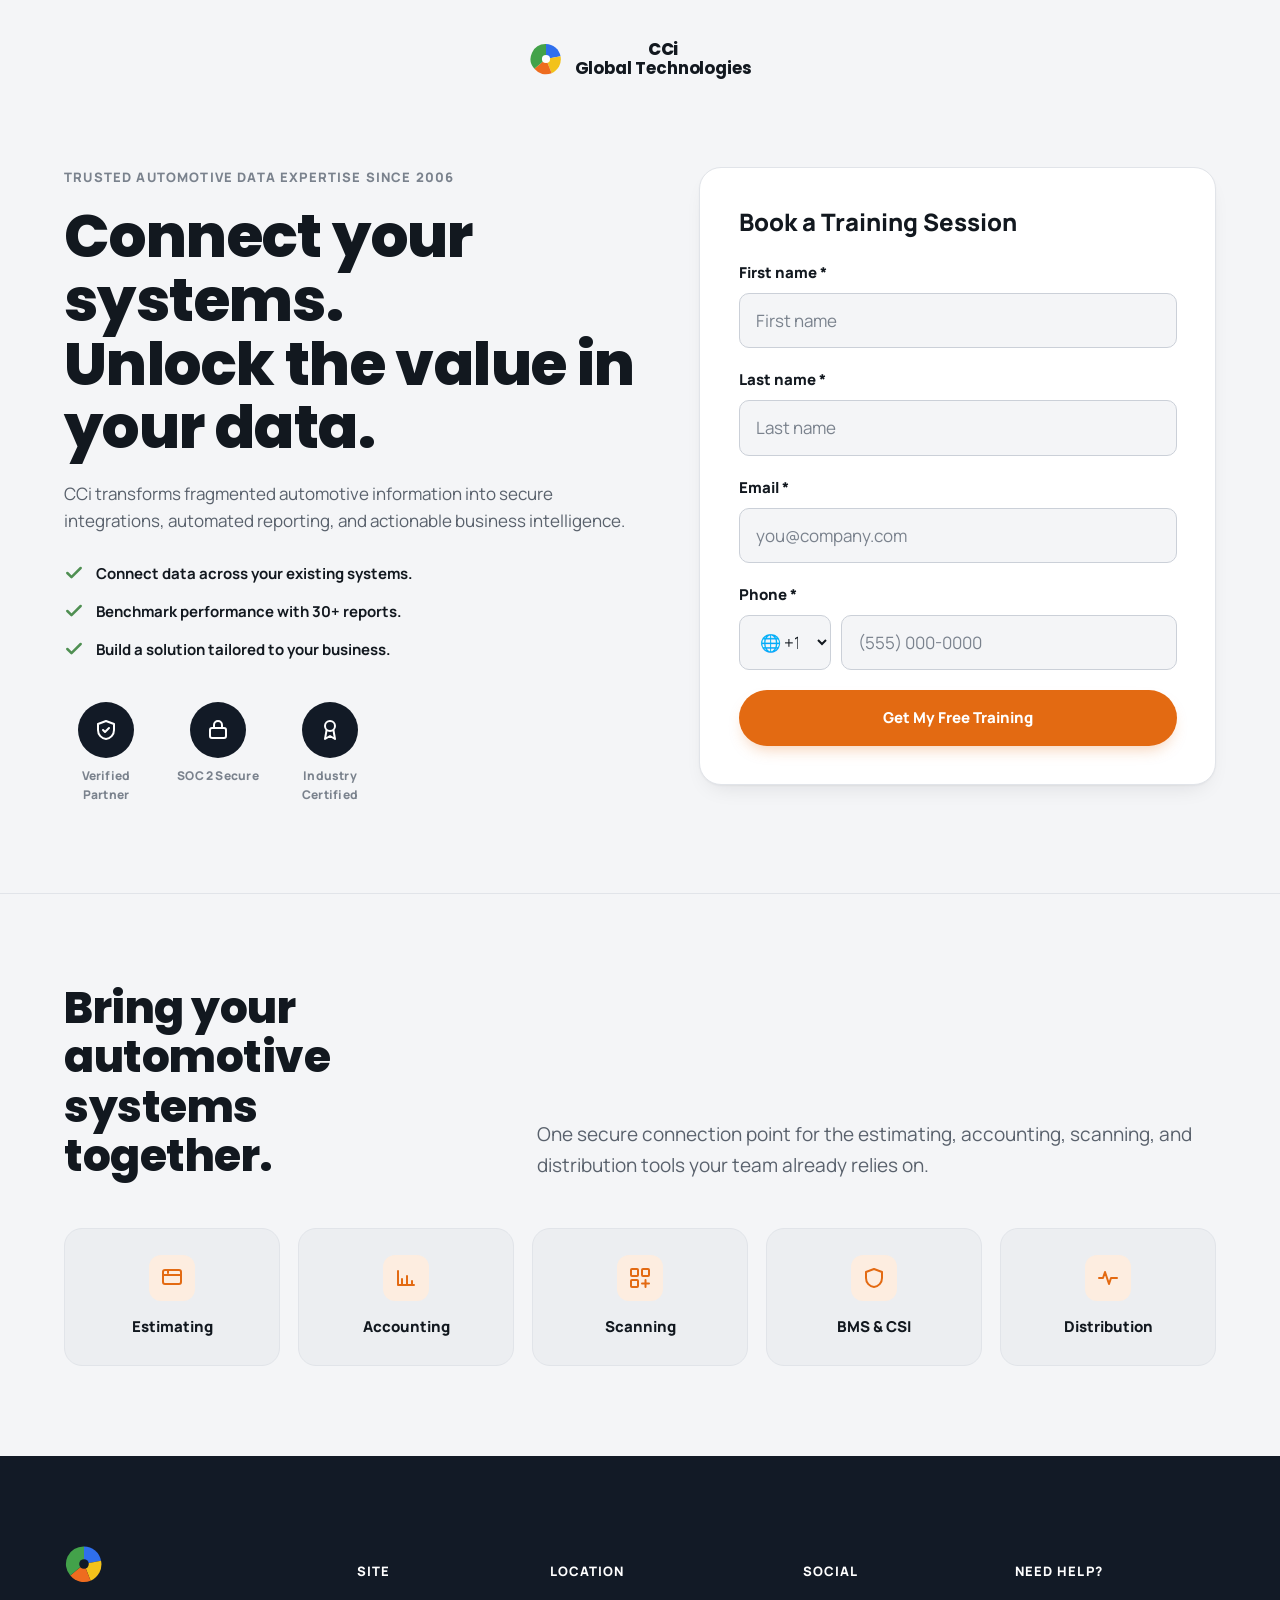
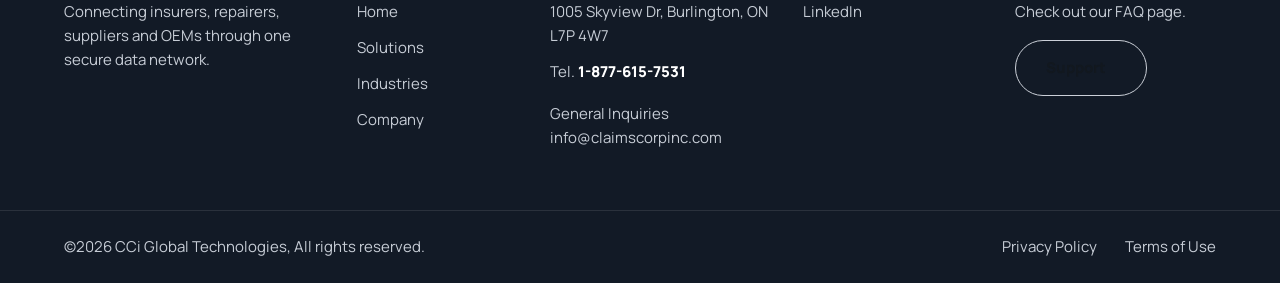
==== training.html @ fc72725b "Rebuild CCi Global Technologies site with grid-based layout Same brand (pinwheel logo, orange accent" ====
<!doctype html>
<html lang="en">
<head>
<meta charset="utf-8">
<meta name="viewport" content="width=device-width, initial-scale=1">
<title>Book a Training Session — CCi Global Technologies</title>
<meta name="description" content="Connect your systems and unlock the value in your data. Book a free CCi training session.">
<link rel="preconnect" href="https://fonts.googleapis.com">
<link rel="preconnect" href="https://fonts.gstatic.com" crossorigin>
<link href="https://fonts.googleapis.com/css2?family=Manrope:wght@400;600;800&family=Poppins:ital,wght@0,700;0,800;1,700&display=swap" rel="stylesheet">
<link rel="stylesheet" href="assets/style.css">
</head>
<body>

<header class="training-header">
  <div class="wrap">
    <a class="brand" href="index.html" aria-label="CCi Global Technologies home">
      <svg viewBox="0 0 100 100" aria-hidden="true">
        <path d="M50 50 L50 6 A44 44 0 0 1 92.6 42 Z" fill="#2F6FED"/>
        <path d="M50 50 L92.6 42 A44 44 0 0 1 66.6 91.7 Z" fill="#F2C21B"/>
        <path d="M50 50 L66.6 91.7 A44 44 0 0 1 15.7 79 Z" fill="#EE6C1F"/>
        <path d="M50 50 L15.7 79 A44 44 0 0 1 50 6 Z" fill="#43A24A"/>
        <circle cx="50" cy="50" r="12" fill="var(--surface)"/>
      </svg>
      <span class="brand-word">CCi <span>Global Technologies</span></span>
    </a>
  </div>
</header>

<main>
  <section class="training-hero">
    <div class="wrap">
      <div class="training-copy">
        <span class="eyebrow eyebrow--muted">Trusted automotive data expertise since 2006</span>
        <h1>Connect your systems.<br>Unlock the value in your data.</h1>
        <p class="body-copy">CCi transforms fragmented automotive information into secure integrations, automated reporting, and actionable business intelligence.</p>
        <ul class="check-list">
          <li>
            <svg viewBox="0 0 24 24" fill="none" stroke="currentColor" stroke-width="3" stroke-linecap="round" stroke-linejoin="round"><path d="M20 6 9 17l-5-5"/></svg>
            Connect data across your existing systems.
          </li>
          <li>
            <svg viewBox="0 0 24 24" fill="none" stroke="currentColor" stroke-width="3" stroke-linecap="round" stroke-linejoin="round"><path d="M20 6 9 17l-5-5"/></svg>
            Benchmark performance with 30+ reports.
          </li>
          <li>
            <svg viewBox="0 0 24 24" fill="none" stroke="currentColor" stroke-width="3" stroke-linecap="round" stroke-linejoin="round"><path d="M20 6 9 17l-5-5"/></svg>
            Build a solution tailored to your business.
          </li>
        </ul>
        <div class="badge-row">
          <div class="badge">
            <div class="badge-mark"><svg viewBox="0 0 24 24" fill="none" stroke="currentColor" stroke-width="2" stroke-linecap="round" stroke-linejoin="round"><path d="M12 3 4 6v6c0 5 3.5 8.5 8 9 4.5-.5 8-4 8-9V6Z"/><path d="m9 12 2 2 4-4"/></svg></div>
            <span>Verified Partner</span>
          </div>
          <div class="badge">
            <div class="badge-mark"><svg viewBox="0 0 24 24" fill="none" stroke="currentColor" stroke-width="2" stroke-linecap="round" stroke-linejoin="round"><rect x="4" y="10" width="16" height="10" rx="2"/><path d="M8 10V7a4 4 0 0 1 8 0v3"/></svg></div>
            <span>SOC 2 Secure</span>
          </div>
          <div class="badge">
            <div class="badge-mark"><svg viewBox="0 0 24 24" fill="none" stroke="currentColor" stroke-width="2" stroke-linecap="round" stroke-linejoin="round"><circle cx="12" cy="8" r="5"/><path d="M8.5 12.5 7 21l5-3 5 3-1.5-8.5"/></svg></div>
            <span>Industry Certified</span>
          </div>
        </div>
      </div>

      <form class="form-card" aria-labelledby="form-title">
        <h3 id="form-title">Book a Training Session</h3>
        <div class="field">
          <label for="fname">First name *</label>
          <input id="fname" name="first-name" type="text" placeholder="First name" required>
        </div>
        <div class="field">
          <label for="lname">Last name *</label>
          <input id="lname" name="last-name" type="text" placeholder="Last name" required>
        </div>
        <div class="field">
          <label for="email">Email *</label>
          <input id="email" name="email" type="email" placeholder="you@company.com" required>
        </div>
        <div class="field">
          <label for="phone">Phone *</label>
          <div class="field-phone">
            <select aria-label="Country code">
              <option>🌐 +1</option>
              <option>🌐 +44</option>
              <option>🌐 +61</option>
            </select>
            <input id="phone" name="phone" type="tel" placeholder="(555) 000-0000" required>
          </div>
        </div>
        <button class="btn btn-primary btn-block" type="submit">Get My Free Training</button>
      </form>
    </div>
  </section>

  <section class="systems-band">
    <div class="wrap">
      <div class="systems-band-head">
        <h2>Bring your automotive systems together.</h2>
        <p class="lead" style="max-width:56ch;">One secure connection point for the estimating, accounting, scanning, and distribution tools your team already relies on.</p>
      </div>
      <div class="pill-grid">
        <div class="pill-card">
          <div class="card-icon"><svg viewBox="0 0 24 24" fill="none" stroke="currentColor" stroke-width="2" stroke-linecap="round" stroke-linejoin="round"><rect x="3" y="4" width="18" height="14" rx="2"/><path d="M3 9h18M8 4v3"/></svg></div>
          <span>Estimating</span>
        </div>
        <div class="pill-card">
          <div class="card-icon"><svg viewBox="0 0 24 24" fill="none" stroke="currentColor" stroke-width="2" stroke-linecap="round" stroke-linejoin="round"><path d="M4 19V5M4 19h16M8 19v-6M13 19v-9M18 19v-4"/></svg></div>
          <span>Accounting</span>
        </div>
        <div class="pill-card">
          <div class="card-icon"><svg viewBox="0 0 24 24" fill="none" stroke="currentColor" stroke-width="2" stroke-linecap="round" stroke-linejoin="round"><rect x="3" y="3" width="7" height="7" rx="1"/><rect x="14" y="3" width="7" height="7" rx="1"/><rect x="3" y="14" width="7" height="7" rx="1"/><path d="M17.5 14v7M14 17.5h7"/></svg></div>
          <span>Scanning</span>
        </div>
        <div class="pill-card">
          <div class="card-icon"><svg viewBox="0 0 24 24" fill="none" stroke="currentColor" stroke-width="2" stroke-linecap="round" stroke-linejoin="round"><path d="M12 3 4 6v6c0 5 3.5 8.5 8 9 4.5-.5 8-4 8-9V6Z"/></svg></div>
          <span>BMS &amp; CSI</span>
        </div>
        <div class="pill-card">
          <div class="card-icon"><svg viewBox="0 0 24 24" fill="none" stroke="currentColor" stroke-width="2" stroke-linecap="round" stroke-linejoin="round"><path d="M3 12h4l2-6 4 12 2-6h6"/></svg></div>
          <span>Distribution</span>
        </div>
      </div>
    </div>
  </section>
</main>

<footer class="site-footer" id="support">
  <div class="wrap footer-top">
    <div class="footer-brand">
      <svg viewBox="0 0 100 100" width="40" height="40" aria-hidden="true">
        <path d="M50 50 L50 6 A44 44 0 0 1 92.6 42 Z" fill="#2F6FED"/>
        <path d="M50 50 L92.6 42 A44 44 0 0 1 66.6 91.7 Z" fill="#F2C21B"/>
        <path d="M50 50 L66.6 91.7 A44 44 0 0 1 15.7 79 Z" fill="#EE6C1F"/>
        <path d="M50 50 L15.7 79 A44 44 0 0 1 50 6 Z" fill="#43A24A"/>
        <circle cx="50" cy="50" r="12" fill="var(--navy)"/>
      </svg>
      <p>Connecting insurers, repairers, suppliers and OEMs through one secure data network.</p>
    </div>
    <nav class="footer-col" aria-label="Site">
      <h4>Site</h4>
      <ul>
        <li><a href="index.html">Home</a></li>
        <li><a href="index.html#solutions">Solutions</a></li>
        <li><a href="index.html#industries">Industries</a></li>
        <li><a href="index.html#company">Company</a></li>
      </ul>
    </nav>
    <div class="footer-col">
      <h4>Location</h4>
      <ul>
        <li>1005 Skyview Dr, Burlington, ON L7P 4W7</li>
        <li>Tel. <a class="tel" href="tel:18776157531">1-877-615-7531</a></li>
        <li style="margin-top:18px;">General Inquiries<br><a href="mailto:info@claimscorpinc.com">info@claimscorpinc.com</a></li>
      </ul>
    </div>
    <div class="footer-col">
      <h4>Social</h4>
      <ul>
        <li><a href="#">LinkedIn</a></li>
      </ul>
    </div>
    <div class="footer-col footer-help">
      <h4>Need Help?</h4>
      <p>Check out our FAQ page.</p>
      <a class="btn btn-ghost" href="#support">Support
        <svg viewBox="0 0 24 24" fill="none" stroke="currentColor" stroke-width="2.4" stroke-linecap="round"><path d="M5 12h14M13 6l6 6-6 6"/></svg>
      </a>
    </div>
  </div>
  <div class="wrap footer-bottom">
    <p>©2026 CCi Global Technologies, All rights reserved.</p>
    <div class="footer-legal">
      <a href="#">Privacy Policy</a>
      <a href="#">Terms of Use</a>
    </div>
  </div>
</footer>

</body>
</html>
---- assets/style.css ----
/* ==========================================================================
   CCi Global Technologies — site stylesheet
   Design tokens live on :root; components read tokens, never raw values.
   ========================================================================== */

:root{
  /* — neutrals: cool steel, tinted toward the navy/orange brand rather than
     pure gray — */
  --paper:      #F4F5F7;
  --surface:    #FFFFFF;
  --surface-2:  #ECEEF1;
  --line:       #E1E4E9;
  --line-strong:#CBD0D8;
  --ink:        #12181F;
  --muted:      #59616C;
  --muted-2:    #7A828D;

  /* — brand — */
  --accent:       #E36A12;
  --accent-deep:  #B85210;
  --accent-tint:  #FDEDE0;
  --navy:         #121A26;
  --navy-2:       #1B2532;
  --navy-line:    rgba(255,255,255,0.10);
  --navy-text:    #C7CDD6;
  --check:        #4F8F52;
  --check-tint:   #E9F2E8;

  /* — elevation — */
  --shadow-card: 0 1px 2px rgba(18,24,31,0.04), 0 10px 24px -12px rgba(18,24,31,0.14);
  --shadow-pop:  0 8px 16px -6px rgba(227,106,18,0.35);

  /* — type scale — */
  --fs-eyebrow: 0.8125rem;
  --fs-small:   0.9375rem;
  --fs-body:    1.0625rem;
  --fs-lead:    1.1875rem;
  --fs-h3:      1.375rem;
  --fs-h2:      clamp(2rem, 1.5rem + 2vw, 2.75rem);
  --fs-h1:      clamp(2.5rem, 1.7rem + 3vw, 3.75rem);
  --fs-stat:    clamp(2.5rem, 2rem + 2vw, 3.25rem);

  --font-display: "Poppins", "Segoe UI", system-ui, sans-serif;
  --font-body:    "Manrope", "Segoe UI", system-ui, sans-serif;

  --container: 1280px;
  --gutter: clamp(24px, 5vw, 64px);
  --radius-card: 18px;
  --radius-pill: 999px;
}

@media (prefers-color-scheme: dark){
  :root{
    --paper:      #0E1319;
    --surface:    #161D26;
    --surface-2:  #1C2430;
    --line:       rgba(255,255,255,0.09);
    --line-strong:rgba(255,255,255,0.16);
    --ink:        #EDEFF2;
    --muted:      #A6ADB6;
    --muted-2:    #88909A;
    --accent:     #F0812E;
    --accent-deep:#F9A968;
    --accent-tint:#2A1D12;
    --navy:       #090D12;
    --navy-2:     #10161F;
    --navy-line:  rgba(255,255,255,0.09);
    --navy-text:  #AEB6C0;
    --check:      #7CBF78;
    --check-tint: #16241A;
    --shadow-card: 0 1px 2px rgba(0,0,0,0.3), 0 10px 24px -12px rgba(0,0,0,0.5);
  }
}
:root[data-theme="dark"]{
  --paper:      #0E1319;
  --surface:    #161D26;
  --surface-2:  #1C2430;
  --line:       rgba(255,255,255,0.09);
  --line-strong:rgba(255,255,255,0.16);
  --ink:        #EDEFF2;
  --muted:      #A6ADB6;
  --muted-2:    #88909A;
  --accent:     #F0812E;
  --accent-deep:#F9A968;
  --accent-tint:#2A1D12;
  --navy:       #090D12;
  --navy-2:     #10161F;
  --navy-line:  rgba(255,255,255,0.09);
  --navy-text:  #AEB6C0;
  --check:      #7CBF78;
  --check-tint: #16241A;
  --shadow-card: 0 1px 2px rgba(0,0,0,0.3), 0 10px 24px -12px rgba(0,0,0,0.5);
}
:root[data-theme="light"]{
  --paper:      #F4F5F7;
  --surface:    #FFFFFF;
  --surface-2:  #ECEEF1;
  --line:       #E1E4E9;
  --line-strong:#CBD0D8;
  --ink:        #12181F;
  --muted:      #59616C;
  --muted-2:    #7A828D;
  --accent:     #E36A12;
  --accent-deep:#B85210;
  --accent-tint:#FDEDE0;
  --navy:       #121A26;
  --navy-2:     #1B2532;
  --navy-line:  rgba(255,255,255,0.10);
  --navy-text:  #C7CDD6;
  --check:      #4F8F52;
  --check-tint: #E9F2E8;
  --shadow-card: 0 1px 2px rgba(18,24,31,0.04), 0 10px 24px -12px rgba(18,24,31,0.14);
}

/* — reset — */
*,*::before,*::after{ box-sizing: border-box; }
html{ -webkit-text-size-adjust: 100%; scroll-behavior: smooth; }
body{
  margin: 0;
  background: var(--paper);
  color: var(--ink);
  font-family: var(--font-body);
  font-size: var(--fs-body);
  line-height: 1.6;
  -webkit-font-smoothing: antialiased;
}
img,svg{ display:block; max-width: 100%; }
a{ color: inherit; text-decoration: none; }
ul{ margin:0; padding:0; list-style:none; }
button{ font: inherit; }
h1,h2,h3,p{ margin: 0; }
:focus-visible{ outline: 2px solid var(--accent); outline-offset: 3px; border-radius: 4px; }
@media (prefers-reduced-motion: reduce){
  html{ scroll-behavior:auto; }
  *{ animation-duration:0.01ms !important; transition-duration:0.01ms !important; }
}

.wrap{
  max-width: var(--container);
  margin-inline: auto;
  padding-inline: var(--gutter);
}

.eyebrow{
  font-family: var(--font-body);
  font-size: var(--fs-eyebrow);
  font-weight: 800;
  letter-spacing: 0.09em;
  text-transform: uppercase;
  color: var(--accent);
}
.eyebrow--muted{ color: var(--muted-2); }

h1{ font-family: var(--font-display); font-weight: 800; font-size: var(--fs-h1); line-height: 1.06; letter-spacing: -0.01em; text-wrap: balance; }
h1 em, h2 em{ font-style: italic; font-weight: 800; color: var(--accent); }
h2{ font-family: var(--font-display); font-weight: 800; font-size: var(--fs-h2); line-height: 1.12; letter-spacing: -0.01em; text-wrap: balance; }
h3{ font-family: var(--font-body); font-weight: 800; font-size: var(--fs-h3); line-height: 1.3; }

.lead{ font-size: var(--fs-lead); color: var(--muted); max-width: 42ch; }
.body-copy{ color: var(--muted); max-width: 60ch; }

/* — buttons — */
.btn{
  display: inline-flex; align-items: center; justify-content: center; gap: 10px;
  padding: 15px 30px;
  border-radius: var(--radius-pill);
  font-family: var(--font-body); font-weight: 800; font-size: 0.9375rem;
  white-space: nowrap;
  transition: transform .15s ease, box-shadow .15s ease, background-color .15s ease, color .15s ease;
  border: 1.5px solid transparent;
  cursor: pointer;
}
.btn:hover{ transform: translateY(-1px); }
.btn-primary{ background: var(--accent); color: #fff; box-shadow: var(--shadow-pop); }
.btn-primary:hover{ background: var(--accent-deep); }
.btn-outline{ border-color: var(--accent); color: var(--accent); background: transparent; }
.btn-outline:hover{ background: var(--accent-tint); }
.btn-ghost{ border-color: var(--line-strong); color: var(--ink); background: transparent; }
.btn-ghost:hover{ border-color: var(--muted-2); }
.btn-block{ width: 100%; }

.text-link{
  display: inline-flex; align-items: center; gap: 8px;
  font-weight: 800; color: var(--accent); font-size: var(--fs-small);
  transition: gap .15s ease;
}
.text-link:hover{ gap: 12px; }
.text-link svg{ width: 16px; height: 16px; flex: none; }

/* ===== header ===== */
.site-header{
  position: sticky; top: 0; z-index: 40;
  background: color-mix(in srgb, var(--surface) 92%, transparent);
  backdrop-filter: blur(10px);
  border-bottom: 1px solid var(--line);
}
.site-header .wrap{
  display: flex; align-items: center; gap: clamp(20px,4vw,56px);
  padding-block: 18px;
}
.brand{ display: flex; align-items: center; gap: 12px; margin-right: auto; }
.brand svg{ width: 34px; height: 34px; flex: none; }
.brand-word{ font-family: var(--font-display); font-weight: 800; font-size: 1.05rem; line-height: 1.15; letter-spacing: -0.01em; }
.brand-word span{ display:block; font-weight: 700; }

.primary-nav{ display: flex; align-items: center; gap: clamp(20px,3vw,40px); }
.primary-nav a{ font-weight: 700; font-size: var(--fs-small); color: var(--ink); }
.primary-nav a:hover{ color: var(--accent); }
.header-actions{ display: flex; align-items: center; gap: clamp(16px,2vw,28px); }
.header-actions .support-link{ font-weight: 700; font-size: var(--fs-small); color: var(--muted); }
.header-actions .support-link:hover{ color: var(--ink); }

.nav-toggle{ display:none; }

/* ===== hero ===== */
.hero{ padding-block: clamp(56px,8vw,104px) clamp(48px,6vw,88px); }
.hero .wrap{
  display: grid;
  grid-template-columns: minmax(0,7fr) minmax(0,5fr);
  gap: clamp(32px,5vw,72px);
  align-items: center;
}
.hero-copy{ max-width: 640px; }
.hero-copy h1{ margin-bottom: 22px; }
.hero-copy .lead{ margin-bottom: 36px; }
.hero-actions{ display: flex; align-items: center; gap: clamp(20px,3vw,32px); flex-wrap: wrap; margin-bottom: 44px; }
.hero-trust{
  display: flex; gap: clamp(24px,4vw,48px); flex-wrap: wrap;
  padding-top: 26px; border-top: 1px solid var(--line);
}
.hero-trust li{ font-size: var(--fs-small); font-weight: 700; color: var(--muted); display:flex; align-items:center; gap:8px; }
.hero-trust svg{ width: 16px; height: 16px; color: var(--check); flex: none; }
.hero-art{ display:flex; align-items:center; justify-content:center; }
.hero-art svg{ width: 100%; height: auto; color: var(--ink); opacity: 0.82; }

/* ===== who we work with ===== */
.audience{
  background:
    radial-gradient(90% 140% at 78% 0%, color-mix(in srgb, var(--accent) 7%, transparent), transparent 60%),
    var(--surface-2);
  padding-block: clamp(56px,7vw,96px);
}
.audience-head{
  display: grid;
  grid-template-columns: minmax(0,7fr) minmax(0,5fr);
  gap: clamp(24px,4vw,56px);
  align-items: end;
  margin-bottom: clamp(40px,5vw,64px);
}
.audience-head h2{ color: var(--ink); }
.audience-head .lead{ max-width: 40ch; padding-bottom: 4px; }

.card-grid{
  display: grid;
  grid-template-columns: repeat(4, minmax(0,1fr));
  gap: 20px;
  margin-bottom: clamp(40px,5vw,64px);
}
.card{
  background: var(--surface);
  border-radius: var(--radius-card);
  border: 1px solid var(--line);
  box-shadow: var(--shadow-card);
  padding: 30px 26px;
  display: flex; flex-direction: column;
  min-height: 268px;
}
.card-icon{
  width: 46px; height: 46px; border-radius: 12px;
  background: var(--accent-tint); color: var(--accent);
  display:flex; align-items:center; justify-content:center;
  margin-bottom: 20px;
}
.card-icon svg{ width: 24px; height: 24px; }
.card h3{ margin-bottom: 10px; }
.card p{ color: var(--muted); font-size: var(--fs-small); flex: 1; }
.card .text-link{ margin-top: 18px; }

.audience-foot{ max-width: 76ch; color: var(--muted-2); font-size: var(--fs-small); }
.audience-foot strong{ color: var(--ink); }

/* ===== stats ===== */
.stats{ background: var(--navy); color: #fff; padding-block: clamp(48px,6vw,72px); }
.stats .wrap{
  display: grid;
  grid-template-columns: repeat(3, minmax(0,1fr));
  gap: 32px;
}
.stat{ text-align: center; padding-inline: 12px; }
.stat-icon{
  width: 44px; height: 44px; margin-inline: auto 12px auto; margin-bottom: 14px;
  display:flex; align-items:center; justify-content:center;
  border-radius: 12px; background: var(--navy-2); color: var(--accent);
}
.stat-icon svg{ width: 22px; height: 22px; }
.stat b{
  display:block; font-family: var(--font-display); font-weight: 800;
  font-size: var(--fs-stat); font-variant-numeric: tabular-nums; letter-spacing: -0.01em;
}
.stat span{ color: var(--navy-text); font-size: var(--fs-small); font-weight: 700; }

/* ===== systems / features ===== */
.systems{ padding-block: clamp(64px,8vw,112px); }
.systems > .wrap > h2{ max-width: 20ch; margin-bottom: clamp(36px,5vw,56px); }
.feature-row{
  display: grid;
  grid-template-columns: 64px minmax(0,1fr) minmax(0,1.7fr);
  gap: clamp(20px,3vw,40px);
  align-items: start;
  padding-block: clamp(28px,4vw,36px);
  border-bottom: 1px solid var(--line);
}
.feature-row:first-of-type{ border-top: 1px solid var(--line); }
.feature-icon{
  width: 64px; height: 64px; border-radius: 16px;
  background: var(--surface-2); border: 1px solid var(--line);
  display:flex; align-items:center; justify-content:center; color: var(--accent);
}
.feature-icon svg{ width: 30px; height: 30px; }
.feature-row h3{ padding-top: 8px; }
.feature-list li{
  display:flex; gap: 10px; font-size: var(--fs-small); color: var(--muted);
  padding-block: 6px;
}
.feature-list svg{ width: 17px; height: 17px; color: var(--check); flex: none; margin-top: 2px; }

/* ===== cta ===== */
.cta{ background: var(--surface-2); padding-block: clamp(72px,9vw,128px); text-align: center; }
.cta-inner{ max-width: 620px; margin-inline: auto; display:flex; flex-direction:column; align-items:center; gap: 22px; }
.cta h2{ margin-top: 4px; }
.cta .body-copy{ text-align:center; }

/* ===== footer ===== */
.site-footer{ background: var(--navy); color: var(--navy-text); }
.footer-top{
  padding-block: clamp(56px,7vw,88px) 48px;
  display: grid;
  grid-template-columns: 1.3fr 0.8fr 1.1fr 0.9fr 1fr;
  gap: 32px;
}
.footer-brand svg{ width: 40px; height: 40px; margin-bottom: 16px; }
.footer-brand p{ font-size: var(--fs-small); max-width: 30ch; }
.footer-col h4{ color: #fff; font-size: var(--fs-eyebrow); font-weight: 800; letter-spacing: 0.08em; text-transform: uppercase; margin-bottom: 18px; }
.footer-col li{ margin-bottom: 12px; font-size: var(--fs-small); }
.footer-col a:hover{ color: #fff; }
.footer-col .tel{ font-weight: 800; color: #fff; }
.footer-help p{ font-size: var(--fs-small); margin-bottom: 16px; }
.footer-bottom{
  border-top: 1px solid var(--navy-line);
  padding-block: 24px;
  display:flex; justify-content:space-between; align-items:center; gap: 16px; flex-wrap: wrap;
  font-size: var(--fs-small);
}
.footer-legal{ display:flex; gap: 28px; }
.footer-legal a:hover{ color: #fff; }

/* ===== training page ===== */
.training-header{ text-align:center; padding-block: 40px 0; }
.training-header .brand{ justify-content:center; margin: 0 auto; }
.training-hero{ padding-block: clamp(48px,7vw,88px); }
.training-hero .wrap{
  display:grid; grid-template-columns: minmax(0,1.05fr) minmax(0,0.95fr);
  gap: clamp(32px,5vw,72px); align-items:start;
}
.training-copy .eyebrow--muted{ display:block; margin-bottom: 18px; }
.training-copy h1{ margin-bottom: 20px; }
.training-copy .body-copy{ margin-bottom: 28px; }
.check-list{ display:flex; flex-direction:column; gap: 14px; margin-bottom: 40px; }
.check-list li{ display:flex; gap: 12px; font-weight: 700; font-size: var(--fs-small); }
.check-list svg{ width: 20px; height: 20px; color: var(--check); flex:none; margin-top: 1px; }
.badge-row{ display:flex; gap: 28px; }
.badge{ display:flex; flex-direction:column; align-items:center; gap: 8px; width: 84px; }
.badge-mark{
  width: 56px; height: 56px; border-radius: 50%;
  background: var(--navy); color: #fff;
  display:flex; align-items:center; justify-content:center;
}
.badge-mark svg{ width: 24px; height: 24px; }
.badge span{ font-size: 0.75rem; font-weight: 800; color: var(--muted-2); text-align:center; letter-spacing: 0.02em; }

.form-card{
  background: var(--surface); border: 1px solid var(--line); border-radius: 22px;
  box-shadow: var(--shadow-card);
  padding: clamp(28px,3vw,40px);
}
.form-card h3{ font-size: 1.5rem; margin-bottom: 24px; }
.field{ margin-bottom: 20px; }
.field label{ display:block; font-size: var(--fs-small); font-weight: 800; margin-bottom: 8px; }
.field input, .field select{
  width: 100%; padding: 13px 16px; border-radius: 10px;
  border: 1.5px solid var(--line-strong); background: var(--paper);
  font: inherit; color: var(--ink);
}
.field input::placeholder{ color: var(--muted-2); }
.field input:focus, .field select:focus{ border-color: var(--accent); outline: none; }
.field-phone{ display:flex; gap: 10px; }
.field-phone select{ width: 92px; flex:none; }

.systems-band{ padding-block: clamp(56px,7vw,96px); border-top: 1px solid var(--line); }
.systems-band-head{
  display:grid; grid-template-columns: minmax(0,1fr) minmax(0,1.6fr);
  gap: clamp(24px,4vw,48px); align-items:end; margin-bottom: clamp(32px,4vw,48px);
}
.systems-band-head h2{ max-width: 14ch; }
.pill-grid{ display:grid; grid-template-columns: repeat(5, minmax(0,1fr)); gap: 18px; }
.pill-card{
  background: var(--surface-2); border: 1px solid var(--line); border-radius: 18px;
  padding: 26px 18px; text-align:center;
  display:flex; flex-direction:column; align-items:center; gap: 14px;
}
.pill-card .card-icon{ margin-bottom: 0; }
.pill-card span{ font-weight: 800; font-size: var(--fs-small); }

/* ===== responsive ===== */
@media (max-width: 980px){
  .primary-nav{ display:none; }
  .hero .wrap, .audience-head, .training-hero .wrap, .systems-band-head{
    grid-template-columns: 1fr;
  }
  .audience-head{ align-items:start; }
  .card-grid{ grid-template-columns: repeat(2, minmax(0,1fr)); }
  .stats .wrap{ grid-template-columns: 1fr; gap: 40px; }
  .feature-row{ grid-template-columns: 56px 1fr; }
  .feature-row h3{ grid-column: 2; }
  .feature-list{ grid-column: 1 / -1; }
  .footer-top{ grid-template-columns: repeat(2, minmax(0,1fr)); }
  .pill-grid{ grid-template-columns: repeat(2, minmax(0,1fr)); }
  .hero-art{ display:none; }
}
@media (max-width: 620px){
  .card-grid{ grid-template-columns: 1fr; }
  .hero-actions{ flex-direction:column; align-items:flex-start; gap: 18px; }
  .footer-top{ grid-template-columns: 1fr; }
  .footer-bottom{ flex-direction:column; align-items:flex-start; }
  .pill-grid{ grid-template-columns: 1fr; }
  .badge-row{ gap: 18px; }
}
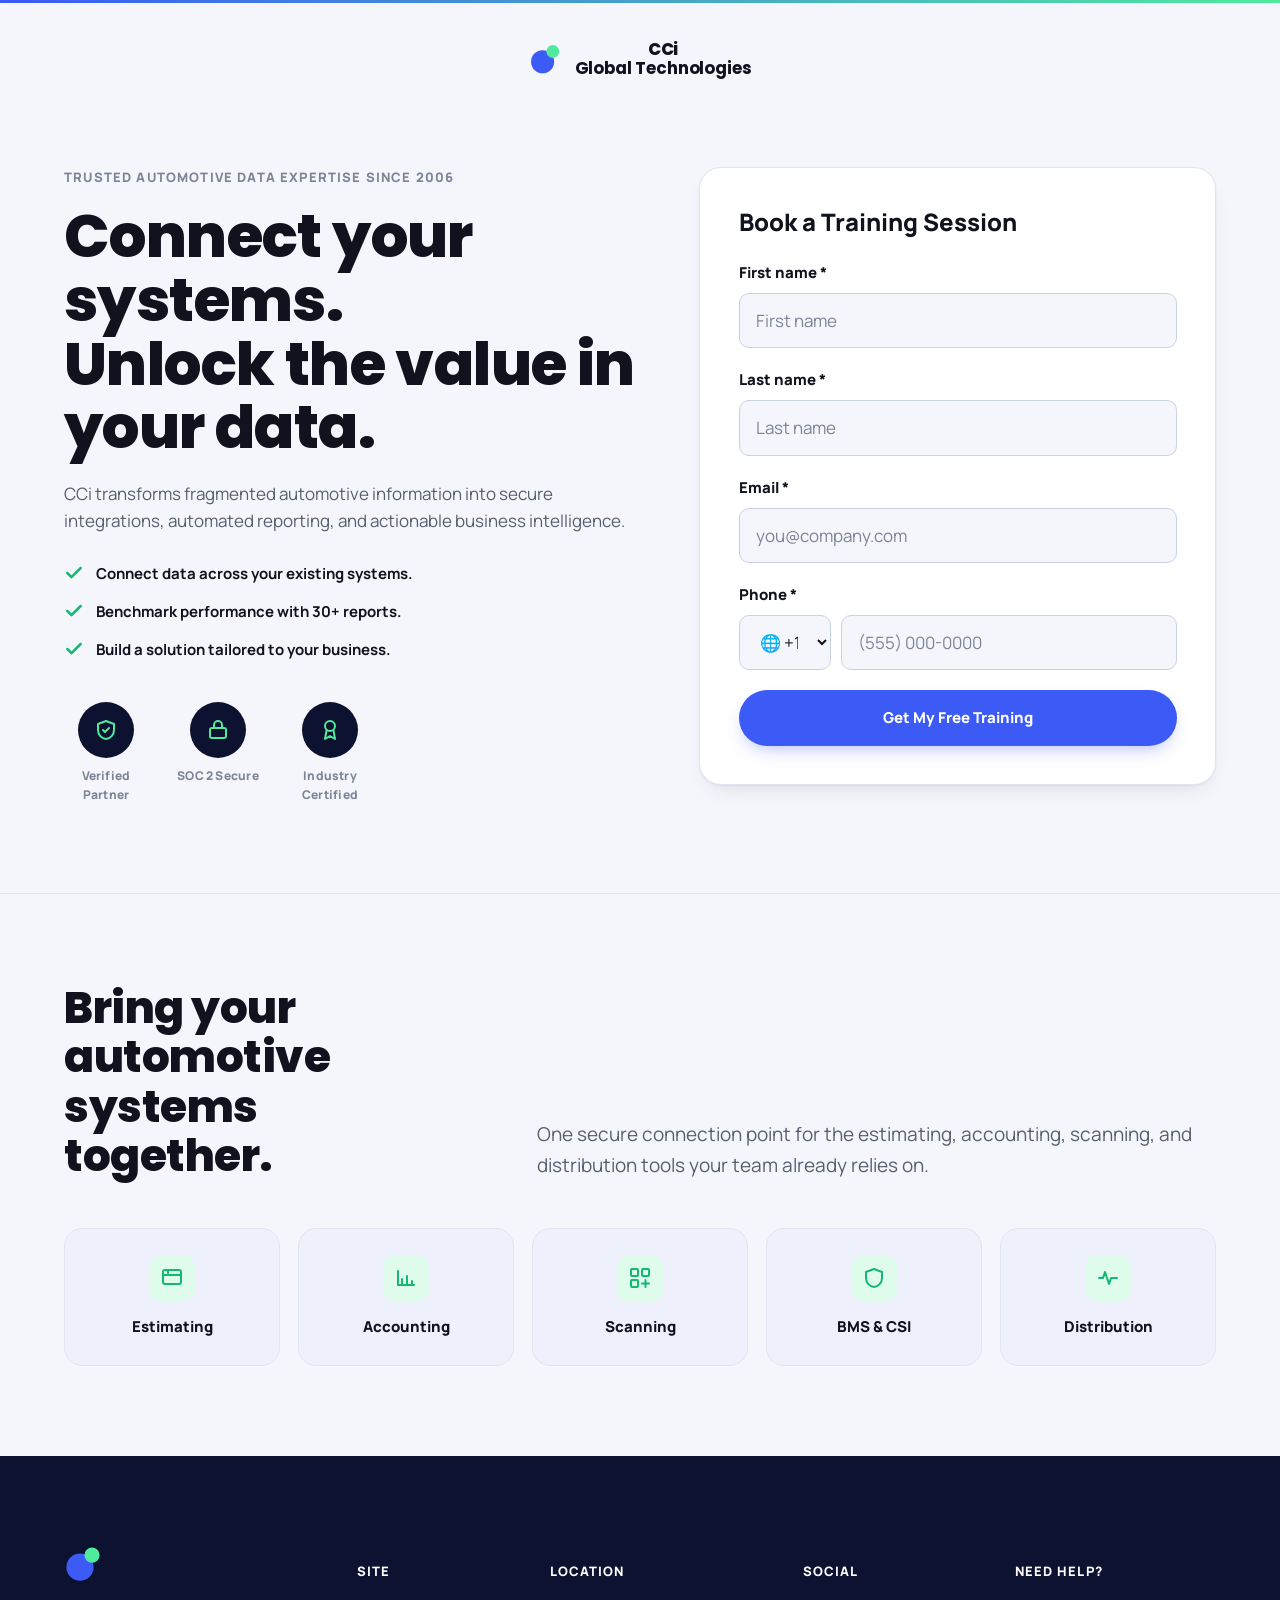
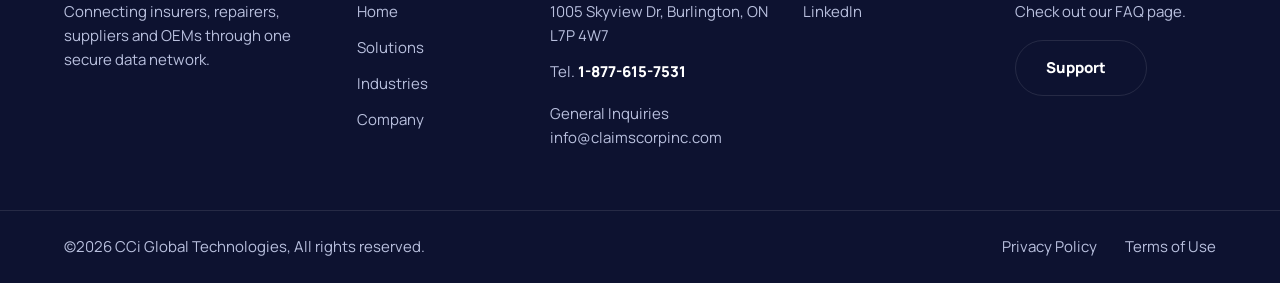
==== commit e24e91b1: "Redesign site palette around brand blue (#3B5AF6) and mint accent (#50EA9D) Replaces the orange/navy" ====
--- a/training.html
+++ b/training.html
@@ -16,11 +16,8 @@
   <div class="wrap">
     <a class="brand" href="index.html" aria-label="CCi Global Technologies home">
       <svg viewBox="0 0 100 100" aria-hidden="true">
-        <path d="M50 50 L50 6 A44 44 0 0 1 92.6 42 Z" fill="#2F6FED"/>
-        <path d="M50 50 L92.6 42 A44 44 0 0 1 66.6 91.7 Z" fill="#F2C21B"/>
-        <path d="M50 50 L66.6 91.7 A44 44 0 0 1 15.7 79 Z" fill="#EE6C1F"/>
-        <path d="M50 50 L15.7 79 A44 44 0 0 1 50 6 Z" fill="#43A24A"/>
-        <circle cx="50" cy="50" r="12" fill="var(--surface)"/>
+        <circle cx="40" cy="58" r="34" fill="#3B5AF6"/>
+        <circle cx="70" cy="28" r="19" fill="#50EA9D"/>
       </svg>
       <span class="brand-word">CCi <span>Global Technologies</span></span>
     </a>
@@ -130,11 +127,8 @@
   <div class="wrap footer-top">
     <div class="footer-brand">
       <svg viewBox="0 0 100 100" width="40" height="40" aria-hidden="true">
-        <path d="M50 50 L50 6 A44 44 0 0 1 92.6 42 Z" fill="#2F6FED"/>
-        <path d="M50 50 L92.6 42 A44 44 0 0 1 66.6 91.7 Z" fill="#F2C21B"/>
-        <path d="M50 50 L66.6 91.7 A44 44 0 0 1 15.7 79 Z" fill="#EE6C1F"/>
-        <path d="M50 50 L15.7 79 A44 44 0 0 1 50 6 Z" fill="#43A24A"/>
-        <circle cx="50" cy="50" r="12" fill="var(--navy)"/>
+        <circle cx="40" cy="58" r="34" fill="#3B5AF6"/>
+        <circle cx="70" cy="28" r="19" fill="#50EA9D"/>
       </svg>
       <p>Connecting insurers, repairers, suppliers and OEMs through one secure data network.</p>
     </div>
--- a/assets/style.css
+++ b/assets/style.css
@@ -4,31 +4,36 @@
    ========================================================================== */
 
 :root{
-  /* — neutrals: cool steel, tinted toward the navy/orange brand rather than
+  /* — neutrals: cool steel, tinted toward the indigo/mint brand rather than
      pure gray — */
-  --paper:      #F4F5F7;
+  --paper:      #F5F6FB;
   --surface:    #FFFFFF;
-  --surface-2:  #ECEEF1;
-  --line:       #E1E4E9;
-  --line-strong:#CBD0D8;
-  --ink:        #12181F;
-  --muted:      #59616C;
-  --muted-2:    #7A828D;
-
-  /* — brand — */
-  --accent:       #E36A12;
-  --accent-deep:  #B85210;
-  --accent-tint:  #FDEDE0;
-  --navy:         #121A26;
-  --navy-2:       #1B2532;
+  --surface-2:  #EEF0FB;
+  --line:       #E1E5F2;
+  --line-strong:#CBD1E5;
+  --ink:        #10131E;
+  --muted:      #565F6E;
+  --muted-2:    #7C8496;
+
+  /* — brand: button/interactive blue — */
+  --brand:      #3B5AF6;
+  --brand-deep: #2C46D8;
+  --brand-tint: #E7ECFF;
+
+  /* — accent: mint pop, used for dark-surface highlights, chips and decoration — */
+  --accent:       #50EA9D;
+  --accent-deep:  #17C77E;
+  --accent-tint:  #DEFBEC;
+  --navy:         #0D1230;
+  --navy-2:       #171C48;
   --navy-line:    rgba(255,255,255,0.10);
-  --navy-text:    #C7CDD6;
-  --check:        #4F8F52;
-  --check-tint:   #E9F2E8;
+  --navy-text:    #B9C0DE;
+  --check:        #14B871;
+  --check-tint:   #DEFBEC;
 
   /* — elevation — */
-  --shadow-card: 0 1px 2px rgba(18,24,31,0.04), 0 10px 24px -12px rgba(18,24,31,0.14);
-  --shadow-pop:  0 8px 16px -6px rgba(227,106,18,0.35);
+  --shadow-card: 0 1px 2px rgba(16,19,42,0.05), 0 10px 24px -12px rgba(16,19,42,0.16);
+  --shadow-pop:  0 8px 18px -6px rgba(59,90,246,0.38);
 
   /* — type scale — */
   --fs-eyebrow: 0.8125rem;
@@ -51,65 +56,77 @@
 
 @media (prefers-color-scheme: dark){
   :root{
-    --paper:      #0E1319;
-    --surface:    #161D26;
-    --surface-2:  #1C2430;
+    --paper:      #0C0F1A;
+    --surface:    #141A2C;
+    --surface-2:  #1A2138;
     --line:       rgba(255,255,255,0.09);
     --line-strong:rgba(255,255,255,0.16);
-    --ink:        #EDEFF2;
-    --muted:      #A6ADB6;
-    --muted-2:    #88909A;
-    --accent:     #F0812E;
-    --accent-deep:#F9A968;
-    --accent-tint:#2A1D12;
-    --navy:       #090D12;
-    --navy-2:     #10161F;
+    --ink:        #EDEFF5;
+    --muted:      #A7ADC2;
+    --muted-2:    #888FA8;
+    --brand:      #7C93FF;
+    --brand-deep: #9AB0FF;
+    --brand-tint: #1B2242;
+    --accent:     #50EA9D;
+    --accent-deep:#7CF3B8;
+    --accent-tint:#102A22;
+    --navy:       #070A18;
+    --navy-2:     #10142A;
     --navy-line:  rgba(255,255,255,0.09);
-    --navy-text:  #AEB6C0;
-    --check:      #7CBF78;
-    --check-tint: #16241A;
+    --navy-text:  #AEB6D4;
+    --check:      #3DDB93;
+    --check-tint: #102A22;
     --shadow-card: 0 1px 2px rgba(0,0,0,0.3), 0 10px 24px -12px rgba(0,0,0,0.5);
+    --shadow-pop:  0 8px 18px -6px rgba(124,147,255,0.4);
   }
 }
 :root[data-theme="dark"]{
-  --paper:      #0E1319;
-  --surface:    #161D26;
-  --surface-2:  #1C2430;
+  --paper:      #0C0F1A;
+  --surface:    #141A2C;
+  --surface-2:  #1A2138;
   --line:       rgba(255,255,255,0.09);
   --line-strong:rgba(255,255,255,0.16);
-  --ink:        #EDEFF2;
-  --muted:      #A6ADB6;
-  --muted-2:    #88909A;
-  --accent:     #F0812E;
-  --accent-deep:#F9A968;
-  --accent-tint:#2A1D12;
-  --navy:       #090D12;
-  --navy-2:     #10161F;
+  --ink:        #EDEFF5;
+  --muted:      #A7ADC2;
+  --muted-2:    #888FA8;
+  --brand:      #7C93FF;
+  --brand-deep: #9AB0FF;
+  --brand-tint: #1B2242;
+  --accent:     #50EA9D;
+  --accent-deep:#7CF3B8;
+  --accent-tint:#102A22;
+  --navy:       #070A18;
+  --navy-2:     #10142A;
   --navy-line:  rgba(255,255,255,0.09);
-  --navy-text:  #AEB6C0;
-  --check:      #7CBF78;
-  --check-tint: #16241A;
+  --navy-text:  #AEB6D4;
+  --check:      #3DDB93;
+  --check-tint: #102A22;
   --shadow-card: 0 1px 2px rgba(0,0,0,0.3), 0 10px 24px -12px rgba(0,0,0,0.5);
+  --shadow-pop:  0 8px 18px -6px rgba(124,147,255,0.4);
 }
 :root[data-theme="light"]{
-  --paper:      #F4F5F7;
+  --paper:      #F5F6FB;
   --surface:    #FFFFFF;
-  --surface-2:  #ECEEF1;
-  --line:       #E1E4E9;
-  --line-strong:#CBD0D8;
-  --ink:        #12181F;
-  --muted:      #59616C;
-  --muted-2:    #7A828D;
-  --accent:     #E36A12;
-  --accent-deep:#B85210;
-  --accent-tint:#FDEDE0;
-  --navy:       #121A26;
-  --navy-2:     #1B2532;
+  --surface-2:  #EEF0FB;
+  --line:       #E1E5F2;
+  --line-strong:#CBD1E5;
+  --ink:        #10131E;
+  --muted:      #565F6E;
+  --muted-2:    #7C8496;
+  --brand:      #3B5AF6;
+  --brand-deep: #2C46D8;
+  --brand-tint: #E7ECFF;
+  --accent:     #50EA9D;
+  --accent-deep:#17C77E;
+  --accent-tint:#DEFBEC;
+  --navy:       #0D1230;
+  --navy-2:     #171C48;
   --navy-line:  rgba(255,255,255,0.10);
-  --navy-text:  #C7CDD6;
-  --check:      #4F8F52;
-  --check-tint: #E9F2E8;
-  --shadow-card: 0 1px 2px rgba(18,24,31,0.04), 0 10px 24px -12px rgba(18,24,31,0.14);
+  --navy-text:  #B9C0DE;
+  --check:      #14B871;
+  --check-tint: #DEFBEC;
+  --shadow-card: 0 1px 2px rgba(16,19,42,0.05), 0 10px 24px -12px rgba(16,19,42,0.16);
+  --shadow-pop:  0 8px 18px -6px rgba(59,90,246,0.38);
 }
 
 /* — reset — */
@@ -124,12 +141,16 @@
   line-height: 1.6;
   -webkit-font-smoothing: antialiased;
 }
+body::before{
+  content:""; position:fixed; inset:0 0 auto 0; height:3px; z-index:60;
+  background: linear-gradient(90deg, var(--brand), var(--accent));
+}
 img,svg{ display:block; max-width: 100%; }
 a{ color: inherit; text-decoration: none; }
 ul{ margin:0; padding:0; list-style:none; }
 button{ font: inherit; }
 h1,h2,h3,p{ margin: 0; }
-:focus-visible{ outline: 2px solid var(--accent); outline-offset: 3px; border-radius: 4px; }
+:focus-visible{ outline: 2px solid var(--brand); outline-offset: 3px; border-radius: 4px; }
 @media (prefers-reduced-motion: reduce){
   html{ scroll-behavior:auto; }
   *{ animation-duration:0.01ms !important; transition-duration:0.01ms !important; }
@@ -147,12 +168,12 @@
   font-weight: 800;
   letter-spacing: 0.09em;
   text-transform: uppercase;
-  color: var(--accent);
+  color: var(--brand);
 }
 .eyebrow--muted{ color: var(--muted-2); }
 
 h1{ font-family: var(--font-display); font-weight: 800; font-size: var(--fs-h1); line-height: 1.06; letter-spacing: -0.01em; text-wrap: balance; }
-h1 em, h2 em{ font-style: italic; font-weight: 800; color: var(--accent); }
+h1 em, h2 em{ font-style: italic; font-weight: 800; color: var(--brand); }
 h2{ font-family: var(--font-display); font-weight: 800; font-size: var(--fs-h2); line-height: 1.12; letter-spacing: -0.01em; text-wrap: balance; }
 h3{ font-family: var(--font-body); font-weight: 800; font-size: var(--fs-h3); line-height: 1.3; }
 
@@ -171,17 +192,19 @@
   cursor: pointer;
 }
 .btn:hover{ transform: translateY(-1px); }
-.btn-primary{ background: var(--accent); color: #fff; box-shadow: var(--shadow-pop); }
-.btn-primary:hover{ background: var(--accent-deep); }
-.btn-outline{ border-color: var(--accent); color: var(--accent); background: transparent; }
-.btn-outline:hover{ background: var(--accent-tint); }
+.btn-primary{ background: var(--brand); color: #fff; box-shadow: var(--shadow-pop); }
+.btn-primary:hover{ background: var(--brand-deep); }
+.btn-outline{ border-color: var(--brand); color: var(--brand); background: transparent; }
+.btn-outline:hover{ background: var(--brand-tint); }
 .btn-ghost{ border-color: var(--line-strong); color: var(--ink); background: transparent; }
 .btn-ghost:hover{ border-color: var(--muted-2); }
+.site-footer .btn-ghost{ border-color: var(--navy-line); color: #fff; }
+.site-footer .btn-ghost:hover{ border-color: var(--accent); color: var(--accent); }
 .btn-block{ width: 100%; }
 
 .text-link{
   display: inline-flex; align-items: center; gap: 8px;
-  font-weight: 800; color: var(--accent); font-size: var(--fs-small);
+  font-weight: 800; color: var(--brand); font-size: var(--fs-small);
   transition: gap .15s ease;
 }
 .text-link:hover{ gap: 12px; }
@@ -236,7 +259,7 @@
 /* ===== who we work with ===== */
 .audience{
   background:
-    radial-gradient(90% 140% at 78% 0%, color-mix(in srgb, var(--accent) 7%, transparent), transparent 60%),
+    radial-gradient(90% 140% at 78% 0%, color-mix(in srgb, var(--brand) 8%, transparent), transparent 60%),
     var(--surface-2);
   padding-block: clamp(56px,7vw,96px);
 }
@@ -267,7 +290,7 @@
 }
 .card-icon{
   width: 46px; height: 46px; border-radius: 12px;
-  background: var(--accent-tint); color: var(--accent);
+  background: var(--accent-tint); color: var(--check);
   display:flex; align-items:center; justify-content:center;
   margin-bottom: 20px;
 }
@@ -313,8 +336,8 @@
 .feature-row:first-of-type{ border-top: 1px solid var(--line); }
 .feature-icon{
   width: 64px; height: 64px; border-radius: 16px;
-  background: var(--surface-2); border: 1px solid var(--line);
-  display:flex; align-items:center; justify-content:center; color: var(--accent);
+  background: var(--accent-tint); border: 1px solid var(--line);
+  display:flex; align-items:center; justify-content:center; color: var(--check);
 }
 .feature-icon svg{ width: 30px; height: 30px; }
 .feature-row h3{ padding-top: 8px; }
@@ -325,7 +348,13 @@
 .feature-list svg{ width: 17px; height: 17px; color: var(--check); flex: none; margin-top: 2px; }
 
 /* ===== cta ===== */
-.cta{ background: var(--surface-2); padding-block: clamp(72px,9vw,128px); text-align: center; }
+.cta{
+  background:
+    radial-gradient(70% 140% at 15% 0%, color-mix(in srgb, var(--brand) 9%, transparent), transparent 60%),
+    radial-gradient(70% 140% at 85% 100%, color-mix(in srgb, var(--accent) 12%, transparent), transparent 60%),
+    var(--surface-2);
+  padding-block: clamp(72px,9vw,128px); text-align: center;
+}
 .cta-inner{ max-width: 620px; margin-inline: auto; display:flex; flex-direction:column; align-items:center; gap: 22px; }
 .cta h2{ margin-top: 4px; }
 .cta .body-copy{ text-align:center; }
@@ -372,7 +401,7 @@
 .badge{ display:flex; flex-direction:column; align-items:center; gap: 8px; width: 84px; }
 .badge-mark{
   width: 56px; height: 56px; border-radius: 50%;
-  background: var(--navy); color: #fff;
+  background: var(--navy); color: var(--accent);
   display:flex; align-items:center; justify-content:center;
 }
 .badge-mark svg{ width: 24px; height: 24px; }
@@ -392,7 +421,7 @@
   font: inherit; color: var(--ink);
 }
 .field input::placeholder{ color: var(--muted-2); }
-.field input:focus, .field select:focus{ border-color: var(--accent); outline: none; }
+.field input:focus, .field select:focus{ border-color: var(--brand); outline: none; }
 .field-phone{ display:flex; gap: 10px; }
 .field-phone select{ width: 92px; flex:none; }
 
